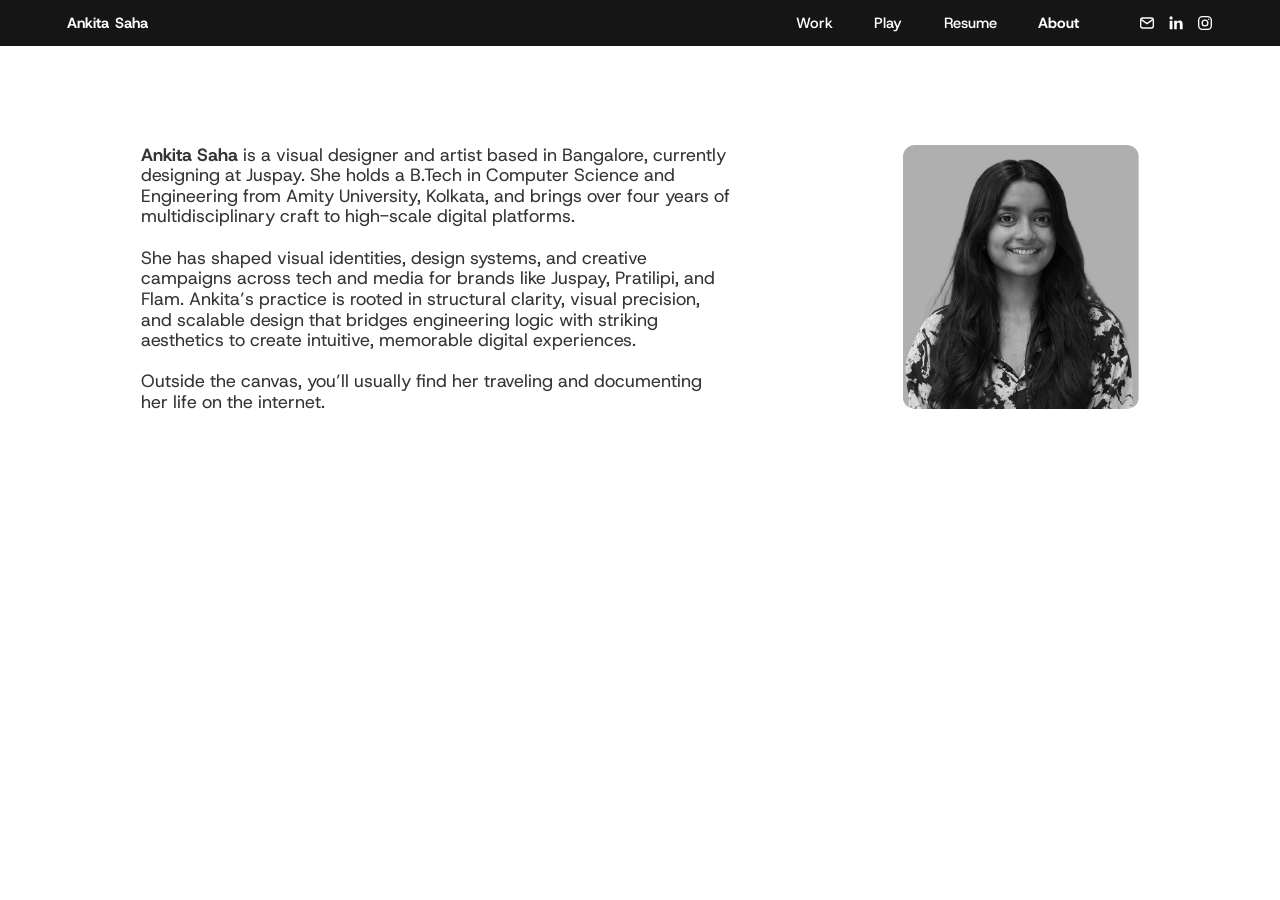
==== about.html @ f5437b6f "Initial Commit" ====
<!doctype html>
<html lang="en"><head><meta charset="utf-8">
<meta name="viewport" content="width=device-width, initial-scale=1, viewport-fit=cover">
<title>About — Ankita Saha</title>
<meta name="description" content="Ankita Saha — creative designer in Bangalore. Visual design systems, iconography, illustration and motion.">
<link rel="preconnect" href="https://fonts.googleapis.com"><link rel="preconnect" href="https://fonts.gstatic.com" crossorigin><link href="https://fonts.googleapis.com/css2?family=Host+Grotesk:ital,wght@0,400;0,500;0,600;0,700;1,400&family=Lateef:wght@400;600;700&family=Roboto:wght@400;500&display=swap" rel="stylesheet">
<link rel="stylesheet" href="style.css">
<style>:root{--texture:url("assets/texture.webp")}</style>
</head>
<body class="inner">
<header class="band"><nav class="nav wrap" aria-label="Main">
  <a class="name" href="index.html">Ankita Saha</a>
  <div class="right">
    <div class="links"><a href="index.html#work">Work</a><a href="play.html">Play</a><a href="assets/Ankita-Saha-Resume.pdf" target="_blank" rel="noopener" data-download="Ankita-Saha-Resume.pdf">Resume</a><a href="about.html" aria-current="page">About</a></div>
    <div class="social">
      <a href="https://mail.google.com/mail/?view=cm&fs=1&to=ankitasaha2310@gmail.com" target="_blank" rel="noopener" aria-label="Email Ankita"><svg viewBox="0 0 24 24" fill="none" stroke="currentColor" stroke-width="2" stroke-linejoin="round"><rect x="2.5" y="4.5" width="19" height="15" rx="3"/><path d="M3.5 7l8.5 6 8.5-6"/></svg></a>
      <a href="https://www.linkedin.com/in/ankita-saha-79141a1a3/" target="_blank" rel="noopener" aria-label="LinkedIn"><svg viewBox="0 0 24 24" fill="currentColor"><rect x="2.5" y="8.5" width="4.2" height="13" rx=".4"/><circle cx="4.6" cy="4.4" r="2.4"/><path d="M9.3 8.5h4v1.9c.6-1.1 2-2.2 4.1-2.2 4 0 4.6 2.6 4.6 5.9v7.4h-4.2v-6.6c0-1.6 0-3.6-2.2-3.6s-2.5 1.7-2.5 3.5v6.7H9.3z"/></svg></a>
      <a href="https://www.instagram.com/artsvetro/" target="_blank" rel="noopener" aria-label="Instagram"><svg viewBox="0 0 24 24" fill="none" stroke="currentColor" stroke-width="2"><rect x="2.5" y="2.5" width="19" height="19" rx="5.5"/><circle cx="12" cy="12" r="4.3"/><circle cx="17.6" cy="6.4" r="1.1" fill="currentColor" stroke="none"/></svg></a>
    </div>
  </div>
</nav></header>
<main class="wrap about">
  <div class="bio">
    <p><b>Ankita Saha</b> is a visual designer and artist based in Bangalore, currently designing at Juspay. She holds a B.Tech in Computer Science and Engineering from Amity University, Kolkata, and brings over four years of multidisciplinary craft to high-scale digital platforms.</p>
    <p>She has shaped visual identities, design systems, and creative campaigns across tech and media for brands like Juspay, Pratilipi, and Flam. Ankita’s practice is rooted in structural clarity, visual precision, and scalable design that bridges engineering logic with striking aesthetics to create intuitive, memorable digital experiences.</p>
    <p>Outside the canvas, you’ll usually find her traveling and documenting her life on the internet.</p>
  </div>
  <figure class="slot portrait" style="--ar:651/728;background:transparent" data-label="assets/about/portrait.webp  (651×728)"><img src="assets/about/portrait.webp" alt="Portrait of Ankita Saha" loading="lazy"></figure>
</main>
<script src="site.js"></script>
</body></html>
---- style.css ----
/* ===== Tokens (from Figma) ===== */
:root{
  --s: calc(min(100vw, 1728px) / 1728); /* 1 Figma px, scaled to the viewport */
  --ink:#353432; --ink-dark:#161515; --maroon:#551d1d; --cream:#f7f3c6;
  --olive:#7e9a2a; --page:#f6f9ee; --text:#202020; --muted:#757575;
  --slot:#ecece6; --slot-ink:#8a8a80;
  --f-nav:"Lao MN","Lateef",Georgia,serif;
  --f-display:"Lateef",Georgia,serif;
  --f-body:"Host Grotesk",system-ui,-apple-system,"Segoe UI",sans-serif;
  --f-roboto:"Roboto",system-ui,sans-serif;
  --gutter: calc(90 * var(--s));
}
*,*::before,*::after{box-sizing:border-box}
html,body{margin:0}
html{scroll-behavior:smooth}
body{font-family:var(--f-body);color:var(--ink);background:var(--page);-webkit-font-smoothing:antialiased}
img,video{display:block;max-width:100%}
a{color:inherit}
:focus-visible{outline:2px solid var(--olive);outline-offset:3px}
.band :focus-visible{outline-color:#fff}
@media (prefers-reduced-motion:reduce){*{transition:none!important;scroll-behavior:auto!important}}

/* paper texture overlay (image 35/36/39 in Figma: multiply @ 40%) */
body::after{content:"";position:fixed;inset:0;pointer-events:none;z-index:50;
  background-image:var(--texture);background-size:100% auto;mix-blend-mode:multiply;opacity:.4}

.wrap{width:calc(1548 * var(--s));margin-inline:auto}

/* ===== Nav ===== */
.nav{display:flex;justify-content:space-between;align-items:center;font-family:var(--f-nav);
  font-size:max(16px,calc(28.8 * var(--s)))}
.nav .name{font-weight:700;letter-spacing:.05em;text-decoration:none;white-space:nowrap}
.nav .right{display:flex;align-items:center;gap:calc(126 * var(--s))}
.nav .links{display:flex;gap:calc(81 * var(--s));letter-spacing:-.05em}
.nav .links a{text-decoration:none}
.nav .links a:hover{text-decoration:underline;text-underline-offset:.2em}
.nav .links a[aria-current="page"]{font-weight:700}
.nav .social{display:flex;gap:calc(21.6 * var(--s))}
.nav .social svg{width:max(18px,calc(27 * var(--s)));height:auto;display:block}
.band{position:sticky;top:0;z-index:40;background:var(--ink-dark);height:max(64px,calc(118 * var(--s)));display:flex;align-items:center;color:#fff}
.band-light{background:#fff;color:var(--ink-dark)}
.band-light :focus-visible{outline-color:var(--olive)}
#work{scroll-margin-top:max(64px,calc(118 * var(--s)))}

/* ===== Image / video slots ===== */
.slot{position:relative;aspect-ratio:var(--ar);background:var(--slot);overflow:hidden;margin:0}
.slot::before{content:attr(data-label);position:absolute;inset:0;display:grid;place-items:center;padding:12px;
  text-align:center;font:500 max(11px,calc(16 * var(--s)))/1.3 var(--f-body);color:var(--slot-ink)}
.slot>img,.slot>video{position:absolute;inset:0;width:100%;height:100%;object-fit:cover}
.slot.contain>img{object-fit:contain}

/* ===== Home ===== */
body.home{background:var(--ink-dark)}
.hero{position:relative;background:#fff;height:calc(650 * var(--s));color:var(--ink-dark)}
.hero-art{position:absolute;left:calc(1011 * var(--s));top:0;width:calc(612 * var(--s))}
.hero-copy{position:absolute;left:var(--gutter);top:calc(180 * var(--s));width:calc(900 * var(--s));z-index:1}
.hero h1{margin:0;font:700 max(40px,calc(110 * var(--s)))/1 var(--f-display);letter-spacing:-.05em;color:var(--maroon)}
.hero .meta{display:flex;justify-content:space-between;gap:40px;width:calc(774 * var(--s));margin-top:calc(89 * var(--s));
  font:400 max(17px,calc(36 * var(--s)))/1 var(--f-display);color:var(--ink)}
.hero .meta p{margin:0;white-space:nowrap}
.hero .meta .now{align-self:flex-end}
.work-grid{display:grid;grid-template-columns:1fr 1fr;column-gap:calc(45 * var(--s));row-gap:calc(69 * var(--s));
  padding:var(--gutter) 0 calc(160 * var(--s))}
.card{display:flex;flex-direction:column;gap:calc(28.8 * var(--s));text-decoration:none;color:#fff}
.card .slot{--ar:752/511;transition:transform .35s ease}
.card:hover .slot{transform:scale(1.015)}
.card span{font:400 max(18px,calc(36 * var(--s)))/1 var(--f-display)}

/* ===== Inner pages ===== */
.sheet{background:#fff;margin:calc(35 * var(--s));padding:calc(60 * var(--s)) calc(60 * var(--s)) calc(100 * var(--s));color:var(--text)}
.bleed{margin-inline:calc(-60 * var(--s))}
.cs-title{margin:0;text-align:center;font:700 max(30px,calc(74 * var(--s)))/1 var(--f-body);letter-spacing:-.013em}
.lede{margin:calc(65 * var(--s)) 0 0;font:400 max(15px,calc(24 * var(--s)))/1.2 var(--f-body);text-align:justify}
.lede.roboto{font-family:var(--f-roboto)}
.lede+.lede{margin-top:1.2em}
.sec{margin-top:calc(130 * var(--s))}
.sec-head{text-align:center;max-width:calc(1060 * var(--s));margin:0 auto calc(60 * var(--s))}
.sec-head h2,.split h2{margin:0;font:500 max(24px,calc(48 * var(--s)))/1.2 var(--f-body)}
.sec-head h2.xl{font-size:max(28px,calc(64 * var(--s)))}
.sec-head p,.split p{margin:calc(30 * var(--s)) 0 0;font:400 max(15px,calc(24 * var(--s)))/1.2 var(--f-body)}
.split{display:flex;justify-content:space-between;gap:40px;margin-bottom:calc(60 * var(--s))}
.split p{margin:0;width:calc(809 * var(--s));text-align:justify}
.split.narrow p{width:calc(629 * var(--s))}
.row{display:grid;gap:calc(30 * var(--s))}
.cols-2{grid-template-columns:repeat(2,1fr)}
.cols-3{grid-template-columns:repeat(3,1fr)}
.cols-4{grid-template-columns:repeat(4,1fr)}
.cols-6{grid-template-columns:repeat(6,1fr)}
.center-block{margin-inline:auto}
.caption{font:400 max(14px,calc(24 * var(--s)))/1.2 var(--f-body);margin-top:calc(16 * var(--s));text-align:center}

.style-card{background:transparent}
.style-card .txt{padding:calc(20 * var(--s)) 0 0;font-family:var(--f-roboto)}
.style-card b{display:block;font-weight:500;font-size:max(16px,calc(24 * var(--s)));margin-bottom:.4em}
.style-card small{display:block;font-size:max(13px,calc(20 * var(--s)));line-height:1.6}
.style-card small+small{color:var(--muted)}

.tile{background:#f4f4f2;display:flex;flex-direction:column}
.tile .slot{flex:1;background:transparent}
.tile .lbl{display:flex;justify-content:space-between;padding:0 calc(28 * var(--s)) calc(28 * var(--s));
  font:500 max(13px,calc(20 * var(--s)))/1.2 var(--f-body)}
.tile .lbl span+span{color:var(--muted)}

.tabs{display:flex;gap:10px;justify-content:center;margin-bottom:calc(40 * var(--s));flex-wrap:wrap}
.tabs button{font:500 max(13px,calc(20 * var(--s)))/1 var(--f-body);padding:.55em 1.2em;border-radius:999px;
  border:1.5px solid #202020;background:#fff;color:#202020;cursor:pointer}
.tabs button[aria-pressed="true"]{background:#202020;color:#fff}
.overlay-tabs{position:absolute;left:calc(50 * var(--s));bottom:calc(32 * var(--s));z-index:2;margin:0;justify-content:flex-start}
.overlay-cap{position:absolute;right:calc(50 * var(--s));bottom:calc(40 * var(--s));z-index:2;
  font:500 max(13px,calc(24 * var(--s)))/1 var(--f-body)}

.gray-panel{background:#f2f2f2;padding:calc(38 * var(--s))}
.char h3{margin:calc(40 * var(--s)) 0 calc(18 * var(--s));font:700 max(15px,calc(24 * var(--s)))/1.2 var(--f-body)}
.char p{margin:0;font:400 max(14px,calc(24 * var(--s)))/1.2 var(--f-body)}

/* ===== Play ===== */
.play{display:flex;flex-direction:column;gap:calc(33 * var(--s))}
.prow{display:flex;gap:calc(32 * var(--s));align-items:flex-start}
.prow>div{min-width:0}
.play .icon-row{display:flex;justify-content:space-between}
.play .icon-row figure{margin:0;width:calc(192 * var(--s))}
.play .icon-row figcaption{font:600 max(12px,calc(24 * var(--s)))/1.2 var(--f-body);letter-spacing:-.12em;
  color:#4c4c4c;text-align:center;margin-bottom:12px}

/* ===== About ===== */
.about{display:flex;justify-content:space-between;align-items:flex-start;padding:calc(133 * var(--s)) 0 calc(143 * var(--s))}
.about .bio{width:calc(854 * var(--s));font:400 max(16px,calc(24 * var(--s)))/1.16 var(--f-body)}
.about .bio p{margin:0 0 1.16em}
.about .slot{width:calc(484 * var(--s));--ar:484/507;margin-top:calc(-36 * var(--s));margin-right:calc(62 * var(--s));background:transparent}

/* ===== Resume ===== */
body.resume{background:var(--page)}
.cv{width:calc(1601 * var(--s));margin:0 auto;padding:calc(115 * var(--s)) 0 calc(115 * var(--s));color:#333230}
.cv h1{margin:0;font:700 max(36px,calc(86.5 * var(--s)))/1.33 var(--f-body);color:var(--ink)}
.cv .contact{margin:calc(40 * var(--s)) 0 0;padding-bottom:calc(18 * var(--s));border-bottom:1px solid #d9d9d2;
  font:700 max(14px,calc(34 * var(--s)))/1 var(--f-body);color:var(--ink)}
.cv .contact a{color:#5b86f2}
.cv h2{margin:calc(56 * var(--s)) 0 calc(32 * var(--s));font:700 max(22px,calc(43.3 * var(--s)))/1.33 var(--f-body);color:var(--maroon)}
.cv .job{margin-bottom:calc(44 * var(--s))}
.cv .job-head{display:flex;justify-content:space-between;align-items:baseline;gap:20px}
.cv h3{margin:0;font:700 max(17px,calc(34.6 * var(--s)))/1.33 var(--f-body);color:var(--ink);max-width:calc(962 * var(--s))}
.cv h3 em{font-style:normal;color:#6e8b0c}
.cv time{font:italic 400 max(14px,calc(28.8 * var(--s)))/1.33 var(--f-body);color:var(--muted);white-space:nowrap}
.cv ul{margin:calc(24 * var(--s)) 0 0;padding-left:1.4em;font:400 max(14px,calc(28.8 * var(--s)))/1.33 var(--f-body)}
.cv .skills{font:400 max(14px,calc(28.8 * var(--s)))/1.75 var(--f-body);margin:0}

/* ===== Mobile ===== */
@media (max-width:760px){
  .wrap{width:calc(100% - 40px)}
  .nav{flex-wrap:wrap;row-gap:10px}
  .nav .right{gap:18px;width:100%;justify-content:space-between}
  .nav .links{gap:18px}
  .band{height:auto;padding:14px 0}
  #work{scroll-margin-top:96px}
  .hero{height:auto;padding-bottom:40px;display:flex;flex-direction:column}
  .hero-copy{order:1}
  .hero-art{order:2}
  .hero-copy,.hero-art{position:static;width:auto}
  .hero-copy{margin:40px 20px 0}
  .hero-art{margin:32px 20px 0}
  .hero .meta{width:auto;flex-direction:column;gap:14px;margin-top:28px}
  .hero .meta .now{align-self:flex-start}
  .hero .meta p{white-space:normal}
  .work-grid,.cols-2,.cols-3,.cols-4{grid-template-columns:1fr}
  .work-grid{row-gap:40px;padding:48px 0}
  .cols-6{grid-template-columns:repeat(3,1fr)}
  .sheet{margin:12px;padding:28px 20px 60px}
  .bleed{margin-inline:-20px}
  .sec{margin-top:64px}
  .split{flex-direction:column;gap:14px}
  .split p,.split.narrow p{width:auto}
  .center-block{width:100%!important}
  .play{gap:14px}
  .prow{flex-direction:column;gap:14px}
  .prow>div{width:100%}
  .xgrid{grid-template-columns:1fr!important}
  .play .icon-row{flex-wrap:wrap;gap:14px}
  .play .icon-row figure{width:calc(50% - 7px)}
  .about{flex-direction:column;gap:32px;padding:40px 0 60px}
  .about .bio,.about .slot{width:100%;margin:0}
  .cv{width:calc(100% - 40px);padding:40px 0}
  .cv .job-head{flex-direction:column;gap:4px}
  .overlay-tabs{left:12px;bottom:12px}
  .overlay-cap{display:none}
}

.hero-img>img{object-position:center bottom}
.slot.contain.lib::before{background:#f4f4f2}
.sec svg{display:block;width:100%;height:auto}
.slot.loaded::before{content:none}
/* ===== Xyne ===== */
.xhero{position:relative;background:#fce8e7;border-radius:calc(40 * var(--s));aspect-ratio:1538/682;display:grid;place-items:center;overflow:hidden}
.xhero-icon{width:calc(540 * var(--s))}
.xhero .overlay-tabs button{background:rgba(255,255,255,.7);border-color:#202020}
.xhero .overlay-tabs button[aria-pressed="true"]{background:#202020;color:#fff}
.tile{background:#f4f4f2;border-radius:calc(24 * var(--s));overflow:hidden}
.tile .slot{margin:calc(40 * var(--s)) calc(40 * var(--s)) 0}
.char-tile{background:#f4f4f2;border-radius:calc(32 * var(--s));padding:calc(70 * var(--s));aspect-ratio:1/1;display:grid;place-items:center}
.char-tile .slot{width:100%}
.xanat{display:block;width:100%;height:auto}
.xlib{position:relative;border:4px solid #e6e6e8;border-radius:calc(40 * var(--s));padding:calc(48 * var(--s))}
.xlib-tabs{justify-content:flex-start;margin-bottom:10px}
.xlib-hint{margin:0 0 calc(30 * var(--s));font:400 max(13px,calc(18 * var(--s)))/1.3 var(--f-body);color:var(--muted)}
.xfam+.xfam{margin-top:calc(44 * var(--s))}
.xfam h3{margin:0 0 calc(18 * var(--s));font:600 max(15px,calc(22 * var(--s)))/1.2 var(--f-body)}
.xfam h3 span{color:var(--muted);font-weight:400;margin-left:.3em}
.xgrid-icons.all{display:grid;grid-template-columns:repeat(auto-fill,minmax(max(170px,calc(230 * var(--s))),1fr));gap:12px}
.xgrid-icons.one{display:grid;grid-template-columns:repeat(auto-fill,minmax(max(92px,calc(130 * var(--s))),1fr));gap:12px}
.xcard{background:#f6f6f7;border-radius:14px;padding:12px 12px 10px;display:flex;flex-direction:column;gap:6px}
.xcard>span,.xone span{font:500 max(12px,calc(15 * var(--s)))/1.2 var(--f-body);color:#4a4a4a;text-align:center}
.xtrio{display:flex;justify-content:space-between}
.xgrid-icons button{border:0;background:transparent;color:#202020;cursor:pointer;border-radius:10px;padding:8px;transition:background .15s,transform .15s}
.xgrid-icons button svg{display:block;width:max(32px,calc(44 * var(--s)));height:auto}
.xgrid-icons button:hover{background:#fff;transform:translateY(-1px)}
.xone{background:#f6f6f7!important;display:flex;flex-direction:column;align-items:center;gap:8px;padding:16px 8px 12px!important}
.xone:hover{background:#ececef!important}
.xlib-toast{position:sticky;bottom:20px;margin:16px auto 0;width:max-content;max-width:90%;background:#202020;color:#fff;border-radius:999px;padding:.6em 1.2em;
  font:500 14px/1.2 var(--f-body);opacity:0;transform:translateY(8px);transition:opacity .2s,transform .2s;pointer-events:none}
.xlib-toast.on{opacity:1;transform:none}
@media (max-width:760px){.xhero{aspect-ratio:4/3}.xhero-icon{width:60%}.char-tile{padding:24px}.xlib{padding:16px}}

/* ===== Round 2 overrides ===== */
:root{--pad:calc(190 * var(--s))}
/* compact dark menu bar everywhere */
.band{height:max(46px,calc(59 * var(--s)));background:var(--ink-dark);color:#fff}
.nav{font-size:max(14px,calc(20 * var(--s)))}
.nav .links{gap:calc(56 * var(--s))}
.nav .right{gap:calc(80 * var(--s))}
.nav .social{gap:calc(18 * var(--s))}
.nav .social svg{width:max(16px,calc(21 * var(--s)))}
#work{scroll-margin-top:max(46px,calc(59 * var(--s)))}
.hero-img>img{object-position:center 45%}
/* white inner pages with wider side padding */
body.inner{background:#fff}
.sheet{margin:0;padding:calc(60 * var(--s)) var(--pad) calc(100 * var(--s))}
.bleed{margin-inline:calc(-1 * var(--pad))}
.center-block{max-width:100%}
main.about.wrap{width:auto;padding-left:var(--pad);padding-right:var(--pad)}
.slot.rounded{border-radius:calc(30 * var(--s))}
/* next project */
.next-proj{display:flex;flex-direction:column;align-items:flex-end;gap:6px;margin-top:calc(140 * var(--s));margin-left:auto;width:max-content;max-width:100%;text-decoration:none;color:var(--text);text-align:right}
.np-label{font:500 max(12px,calc(18 * var(--s)))/1.2 var(--f-body);color:var(--muted);letter-spacing:.02em}
.np-title{display:inline-flex;align-items:center;gap:.4em;font:600 max(20px,calc(40 * var(--s)))/1.15 var(--f-body)}
.np-title svg{width:1em;height:1em;transition:transform .25s ease}
.next-proj:hover .np-title svg{transform:translateX(6px)}
.next-proj:hover .np-title{text-decoration:underline;text-underline-offset:.15em;text-decoration-thickness:2px}
/* xyne hero tabs: unselected = outline only */
.xhero .overlay-tabs button{background:transparent;color:#202020;border-color:#202020}
.xhero .overlay-tabs button[aria-pressed="true"]{background:#202020;color:#fff}
/* shared icon library */
.iconlib{position:relative}
.iconlib .tabs{justify-content:center;margin-bottom:calc(40 * var(--s))}
.lib-panel{background:#f5f5f6;border-radius:calc(32 * var(--s));padding:calc(56 * var(--s))}
.xlib-body{display:grid;grid-template-columns:repeat(auto-fill,minmax(max(44px,calc(84 * var(--s))),1fr));gap:calc(10 * var(--s))}
.xlib-body button{border:0;background:transparent;color:#202020;cursor:pointer;border-radius:12px;padding:calc(18 * var(--s));display:grid;place-items:center;transition:background .15s,transform .15s}
.xlib-body button svg{display:block;width:max(26px,calc(40 * var(--s)));height:auto}
.xlib-body button:hover{background:#fff;transform:translateY(-1px)}
@media (max-width:760px){:root{--pad:20px}.sheet{padding:28px 20px 60px}.next-proj{margin-top:56px}.nav .right{gap:14px}}
/* ===== Round 3 ===== */
.illus .slot{overflow:hidden}
.illus .slot>img{transform:scale(1.1)}
/* xyne hero: icon + bottom bar, no overlap */
.xhero{aspect-ratio:auto;display:flex;flex-direction:column;align-items:center;padding:calc(56 * var(--s)) calc(48 * var(--s)) calc(36 * var(--s));gap:calc(40 * var(--s))}
.xhero-icon{width:calc(460 * var(--s))}
.xhero-bar{width:100%;display:flex;justify-content:space-between;align-items:center;gap:16px;flex-wrap:wrap}
.xhero-bar .tabs{margin:0;justify-content:flex-start}
.xhero-bar .tabs button{background:transparent;color:#202020;border-color:#202020}
.xhero-bar .tabs button[aria-pressed="true"]{background:#202020;color:#fff}
.xhero-cap{font:500 max(13px,calc(22 * var(--s)))/1.2 var(--f-body)}
/* shared library */
.lib-body.one{display:grid;grid-template-columns:repeat(auto-fill,minmax(max(44px,calc(84 * var(--s))),1fr));gap:calc(10 * var(--s))}
.lib-body.all{display:grid;grid-template-columns:repeat(var(--per),1fr);gap:calc(16 * var(--s))}
.lgrp{display:grid;grid-template-columns:repeat(var(--n),1fr);background:#fff;border-radius:calc(16 * var(--s));padding:calc(6 * var(--s))}
.lib-body button{border:0;background:transparent;color:#202020;cursor:pointer;border-radius:12px;padding:calc(16 * var(--s));display:grid;place-items:center;transition:background .15s,transform .15s}
.lib-body button svg{display:block;width:max(24px,calc(38 * var(--s)));height:auto}
.lib-body.one button:hover{background:#fff;transform:translateY(-1px)}
.lib-body.all button:hover{background:#f2f2f3}
@media (max-width:760px){.lib-body.all{grid-template-columns:1fr}.xhero-icon{width:70%}}

.illus{column-gap:calc(90 * var(--s))!important;row-gap:calc(100 * var(--s))!important}
/* about: 6:4 text and image */
main.about.wrap{display:grid;grid-template-columns:6fr 4fr;gap:calc(110 * var(--s));align-items:start}
.about .bio{width:auto;max-width:none}
.about .slot{width:100%;margin:0}
@media (max-width:760px){main.about.wrap{grid-template-columns:1fr;gap:32px}}
.slot.loaded{background:transparent!important}
.hero-link{color:inherit;text-decoration:none}.hero-link:hover{text-decoration:underline;text-underline-offset:.15em}
/* nav font: Host Grotesk */
:root{--f-nav:"Host Grotesk",system-ui,-apple-system,"Segoe UI",sans-serif}
.nav .name{letter-spacing:.01em;font-weight:700}
.nav .links{letter-spacing:0}
.nav .links a{font-weight:500}
.nav .links a[aria-current="page"]{font-weight:700}
/* hero headline: semibold, more open tracking */
.hero h1{font-weight:600;letter-spacing:-0.01em}
/* about: text + photo per Figma (815 : 326, 230 gap) */
main.about.wrap{grid-template-columns:815fr 326fr;column-gap:calc(230 * var(--s));padding-top:calc(133 * var(--s))}
.about .bio{font-size:max(16px,calc(24 * var(--s)));line-height:1.16}
.about .slot.portrait{--ar:651/728;width:100%;margin:0;border-radius:calc(16 * var(--s))}
@media (max-width:760px){main.about.wrap{grid-template-columns:1fr}.about .slot.portrait{max-width:360px}}
/* resume: white page, neutral palette per Figma */
body.resume{background:#fff}
.cv{color:#161515}
.cv h1{color:#353432}
.cv .contact{color:#353432;border-bottom:1px solid rgba(53,52,50,.18)}
.cv .contact a{color:#5c84fc}
.cv h2{color:#161515}
.cv h3{color:#161515}
.cv h3 em{color:#797575}
.cv time{color:#161515}
.cv ul,.cv .skills{color:#161515}
/* resume per Figma "Design Resume" */
body.resume{background:#fff}
body.resume::after{display:none}
.cv{color:#161515}
.cv h1{color:#353432}
.cv .contact{color:#353432;border-bottom:1px solid #e2e2e2}
.cv .contact a{color:#5c84fc;text-decoration:underline;text-underline-offset:.15em}
.cv .contact a[href^="mailto"]{color:#353432!important;text-decoration:none}
.cv h2{color:#161515}
.cv h3{color:#161515}
.cv h3 em{color:#797575}
.cv time{color:#161515}
.cv ul,.cv .skills{color:#161515}
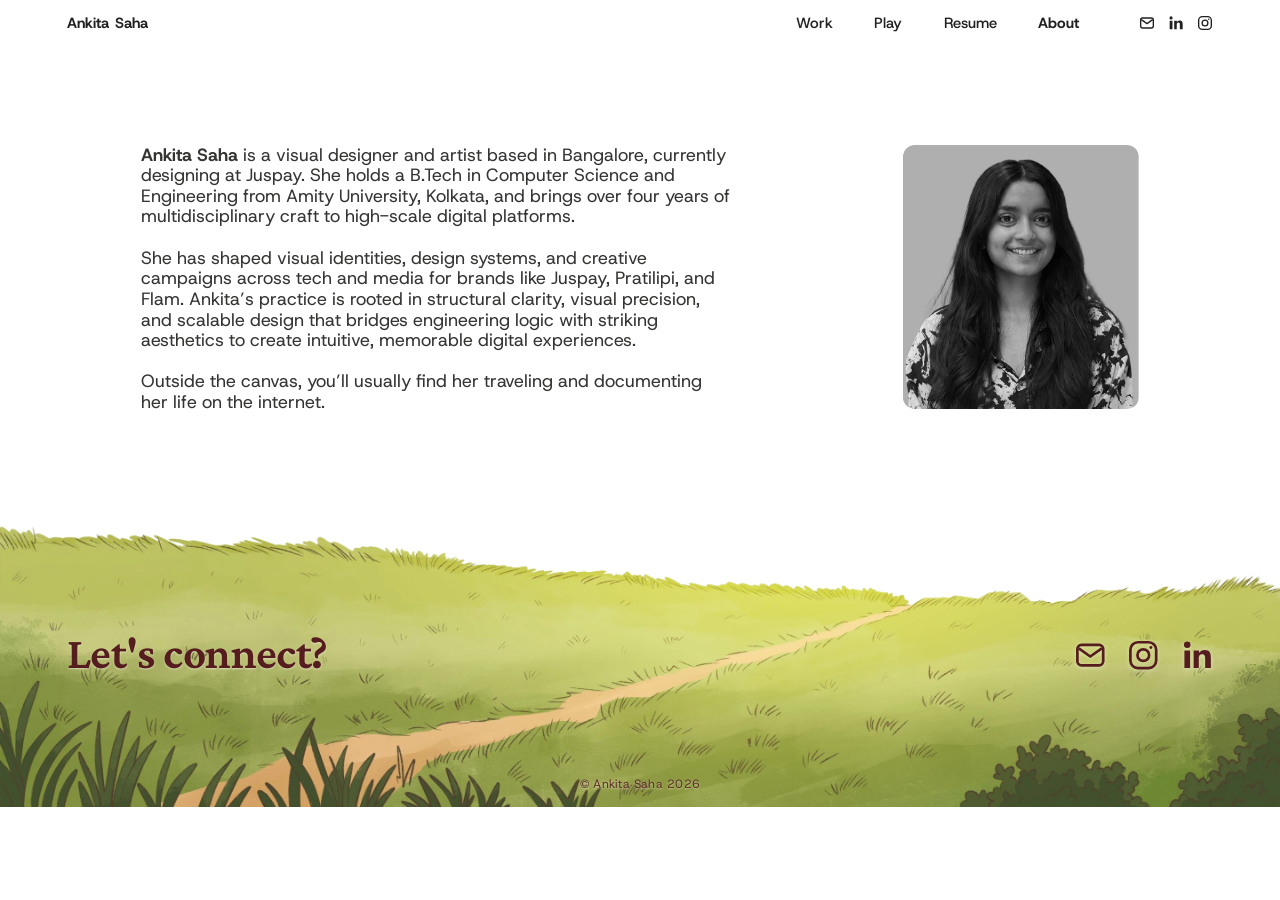
==== commit b01ba8dc: "feat: add botanical landscape footer and refine section spacing across site" ====
--- a/about.html
+++ b/about.html
@@ -10,7 +10,8 @@
 <body class="inner">
 <header class="band"><nav class="nav wrap" aria-label="Main">
   <a class="name" href="index.html">Ankita Saha</a>
-  <div class="right">
+  <button class="nav-toggle" type="button" aria-label="Open menu" aria-expanded="false" aria-controls="nav-menu"><span></span><span></span><span></span></button>
+  <div class="right" id="nav-menu">
     <div class="links"><a href="index.html#work">Work</a><a href="play.html">Play</a><a href="assets/Ankita-Saha-Resume.pdf" target="_blank" rel="noopener" data-download="Ankita-Saha-Resume.pdf">Resume</a><a href="about.html" aria-current="page">About</a></div>
     <div class="social">
       <a href="https://mail.google.com/mail/?view=cm&fs=1&to=ankitasaha2310@gmail.com" target="_blank" rel="noopener" aria-label="Email Ankita"><svg viewBox="0 0 24 24" fill="none" stroke="currentColor" stroke-width="2" stroke-linejoin="round"><rect x="2.5" y="4.5" width="19" height="15" rx="3"/><path d="M3.5 7l8.5 6 8.5-6"/></svg></a>
@@ -18,7 +19,7 @@
       <a href="https://www.instagram.com/artsvetro/" target="_blank" rel="noopener" aria-label="Instagram"><svg viewBox="0 0 24 24" fill="none" stroke="currentColor" stroke-width="2"><rect x="2.5" y="2.5" width="19" height="19" rx="5.5"/><circle cx="12" cy="12" r="4.3"/><circle cx="17.6" cy="6.4" r="1.1" fill="currentColor" stroke="none"/></svg></a>
     </div>
   </div>
-</nav></header>
+</nav><div class="nav-scrim"></div></header>
 <main class="wrap about">
   <div class="bio">
     <p><b>Ankita Saha</b> is a visual designer and artist based in Bangalore, currently designing at Juspay. She holds a B.Tech in Computer Science and Engineering from Amity University, Kolkata, and brings over four years of multidisciplinary craft to high-scale digital platforms.</p>
@@ -27,5 +28,28 @@
   </div>
   <figure class="slot portrait" style="--ar:651/728;background:transparent" data-label="assets/about/portrait.webp  (651×728)"><img src="assets/about/portrait.webp" alt="Portrait of Ankita Saha" loading="lazy"></figure>
 </main>
+<footer class="site-footer">
+  <div class="wrap footer-row">
+    <h2 class="footer-heading">Let's connect?</h2>
+    <div class="footer-social">
+      <a href="https://mail.google.com/mail/?view=cm&fs=1&to=ankitasaha2310@gmail.com" target="_blank" rel="noopener" aria-label="Email Ankita">
+        <svg viewBox="0 0 24 24" fill="none" stroke="currentColor" stroke-width="2" stroke-linejoin="round"><rect x="2.5" y="4.5" width="19" height="15" rx="3"/><path d="M3.5 7l8.5 6 8.5-6"/></svg>
+      </a>
+      <a href="https://www.instagram.com/artsvetro/" target="_blank" rel="noopener" aria-label="Instagram">
+        <svg viewBox="0 0 24 24" fill="none" stroke="currentColor" stroke-width="2"><rect x="2.5" y="2.5" width="19" height="19" rx="5.5"/><circle cx="12" cy="12" r="4.3"/><circle cx="17.6" cy="6.4" r="1.1" fill="currentColor" stroke="none"/></svg>
+      </a>
+      <a href="https://www.linkedin.com/in/ankita-saha-79141a1a3/" target="_blank" rel="noopener" aria-label="LinkedIn">
+        <svg viewBox="0 0 24 24" fill="currentColor"><rect x="2.5" y="8.5" width="4.2" height="13" rx=".4"/><circle cx="4.6" cy="4.4" r="2.4"/><path d="M9.3 8.5h4v1.9c.6-1.1 2-2.2 4.1-2.2 4 0 4.6 2.6 4.6 5.9v7.4h-4.2v-6.6c0-1.6 0-3.6-2.2-3.6s-2.5 1.7-2.5 3.5v6.7H9.3z"/></svg>
+      </a>
+    </div>
+  </div>
+  <div class="footer-copy">© Ankita Saha 2026</div>
+  <div class="footer-scene">
+    <picture>
+      <source srcset="assets/footer/footer.webp" type="image/webp">
+      <img src="assets/footer/footer.png" alt="Botanical landscape illustration with rolling hills and pathway" loading="lazy">
+    </picture>
+  </div>
+</footer>
 <script src="site.js"></script>
 </body></html>
--- a/style.css
+++ b/style.css
@@ -17,7 +17,7 @@
 img,video{display:block;max-width:100%}
 a{color:inherit}
 :focus-visible{outline:2px solid var(--olive);outline-offset:3px}
-.band :focus-visible{outline-color:#fff}
+.band :focus-visible{outline-color:var(--olive)}
 @media (prefers-reduced-motion:reduce){*{transition:none!important;scroll-behavior:auto!important}}
 
 /* paper texture overlay (image 35/36/39 in Figma: multiply @ 40%) */
@@ -37,8 +37,9 @@
 .nav .links a[aria-current="page"]{font-weight:700}
 .nav .social{display:flex;gap:calc(21.6 * var(--s))}
 .nav .social svg{width:max(18px,calc(27 * var(--s)));height:auto;display:block}
-.band{position:sticky;top:0;z-index:40;background:var(--ink-dark);height:max(64px,calc(118 * var(--s)));display:flex;align-items:center;color:#fff}
-.band-light{background:#fff;color:var(--ink-dark)}
+.band{position:sticky;top:0;z-index:40;background:#fff;height:max(64px,calc(118 * var(--s)));display:flex;align-items:center;color:var(--text);border-bottom:1px solid transparent;transition:border-bottom-color .2s ease}
+.band.is-scrolled{border-bottom-color:#e5e5e5}
+.band-light{background:#fff;color:var(--text)}
 .band-light :focus-visible{outline-color:var(--olive)}
 #work{scroll-margin-top:max(64px,calc(118 * var(--s)))}
 
@@ -50,24 +51,24 @@
 .slot.contain>img{object-fit:contain}
 
 /* ===== Home ===== */
-body.home{background:var(--ink-dark)}
+body.home{background:#fff}
 .hero{position:relative;background:#fff;height:calc(650 * var(--s));color:var(--ink-dark)}
 .hero-art{position:absolute;left:calc(1011 * var(--s));top:0;width:calc(612 * var(--s))}
-.hero-copy{position:absolute;left:var(--gutter);top:calc(180 * var(--s));width:calc(900 * var(--s));z-index:1}
-.hero h1{margin:0;font:700 max(40px,calc(110 * var(--s)))/1 var(--f-display);letter-spacing:-.05em;color:var(--maroon)}
-.hero .meta{display:flex;justify-content:space-between;gap:40px;width:calc(774 * var(--s));margin-top:calc(89 * var(--s));
-  font:400 max(17px,calc(36 * var(--s)))/1 var(--f-display);color:var(--ink)}
+.hero-copy{position:absolute;left:var(--gutter);top:calc(180 * var(--s));bottom:calc(36 * var(--s));width:calc(900 * var(--s));z-index:1;display:flex;flex-direction:column;justify-content:space-between}
+.hero h1{margin:0;font:600 max(28px,calc(70 * var(--s)))/1.08 var(--f-display);letter-spacing:-.01em;color:var(--maroon)}
+.hero .meta{display:flex;justify-content:space-between;gap:40px;width:100%;max-width:calc(900 * var(--s));margin-top:auto;
+  font:400 max(16px,calc(32 * var(--s)))/1.2 var(--f-display);color:var(--ink)}
 .hero .meta p{margin:0;white-space:nowrap}
 .hero .meta .now{align-self:flex-end}
 .work-grid{display:grid;grid-template-columns:1fr 1fr;column-gap:calc(45 * var(--s));row-gap:calc(69 * var(--s));
-  padding:var(--gutter) 0 calc(160 * var(--s))}
-.card{display:flex;flex-direction:column;gap:calc(28.8 * var(--s));text-decoration:none;color:#fff}
+  padding:var(--gutter) 0 calc(20 * var(--s))}
+.card{display:flex;flex-direction:column;gap:calc(28.8 * var(--s));text-decoration:none;color:var(--text)}
 .card .slot{--ar:752/511;transition:transform .35s ease}
 .card:hover .slot{transform:scale(1.015)}
 .card span{font:400 max(18px,calc(36 * var(--s)))/1 var(--f-display)}
 
 /* ===== Inner pages ===== */
-.sheet{background:#fff;margin:calc(35 * var(--s));padding:calc(60 * var(--s)) calc(60 * var(--s)) calc(100 * var(--s));color:var(--text)}
+.sheet{background:#fff;margin:calc(35 * var(--s));padding:calc(60 * var(--s)) calc(60 * var(--s)) calc(40 * var(--s));color:var(--text)}
 .bleed{margin-inline:calc(-60 * var(--s))}
 .cs-title{margin:0;text-align:center;font:700 max(30px,calc(74 * var(--s)))/1 var(--f-body);letter-spacing:-.013em}
 .lede{margin:calc(65 * var(--s)) 0 0;font:400 max(15px,calc(24 * var(--s)))/1.2 var(--f-body);text-align:justify}
@@ -123,7 +124,7 @@
   color:#4c4c4c;text-align:center;margin-bottom:12px}
 
 /* ===== About ===== */
-.about{display:flex;justify-content:space-between;align-items:flex-start;padding:calc(133 * var(--s)) 0 calc(143 * var(--s))}
+.about{display:flex;justify-content:space-between;align-items:flex-start;padding:calc(133 * var(--s)) 0 calc(40 * var(--s))}
 .about .bio{width:calc(854 * var(--s));font:400 max(16px,calc(24 * var(--s)))/1.16 var(--f-body)}
 .about .bio p{margin:0 0 1.16em}
 .about .slot{width:calc(484 * var(--s));--ar:484/507;margin-top:calc(-36 * var(--s));margin-right:calc(62 * var(--s));background:transparent}
@@ -147,8 +148,6 @@
 /* ===== Mobile ===== */
 @media (max-width:760px){
   .wrap{width:calc(100% - 40px)}
-  .nav{flex-wrap:wrap;row-gap:10px}
-  .nav .right{gap:18px;width:100%;justify-content:space-between}
   .nav .links{gap:18px}
   .band{height:auto;padding:14px 0}
   #work{scroll-margin-top:96px}
@@ -157,14 +156,15 @@
   .hero-art{order:2}
   .hero-copy,.hero-art{position:static;width:auto}
   .hero-copy{margin:40px 20px 0}
+  .hero h1{font-size:clamp(30px,7.5vw,40px);line-height:1.1}
   .hero-art{margin:32px 20px 0}
   .hero .meta{width:auto;flex-direction:column;gap:14px;margin-top:28px}
   .hero .meta .now{align-self:flex-start}
   .hero .meta p{white-space:normal}
   .work-grid,.cols-2,.cols-3,.cols-4{grid-template-columns:1fr}
-  .work-grid{row-gap:40px;padding:48px 0}
+  .work-grid{row-gap:40px;padding:48px 0 16px}
   .cols-6{grid-template-columns:repeat(3,1fr)}
-  .sheet{margin:12px;padding:28px 20px 60px}
+  .sheet{margin:12px;padding:28px 20px 24px}
   .bleed{margin-inline:-20px}
   .sec{margin-top:64px}
   .split{flex-direction:column;gap:14px}
@@ -176,7 +176,7 @@
   .xgrid{grid-template-columns:1fr!important}
   .play .icon-row{flex-wrap:wrap;gap:14px}
   .play .icon-row figure{width:calc(50% - 7px)}
-  .about{flex-direction:column;gap:32px;padding:40px 0 60px}
+  .about{flex-direction:column;gap:32px;padding:40px 0 24px}
   .about .bio,.about .slot{width:100%;margin:0}
   .cv{width:calc(100% - 40px);padding:40px 0}
   .cv .job-head{flex-direction:column;gap:4px}
@@ -221,8 +221,8 @@
 
 /* ===== Round 2 overrides ===== */
 :root{--pad:calc(190 * var(--s))}
-/* compact dark menu bar everywhere */
-.band{height:max(46px,calc(59 * var(--s)));background:var(--ink-dark);color:#fff}
+/* compact white menu bar everywhere */
+.band{height:max(46px,calc(59 * var(--s)));background:#fff;color:var(--text)}
 .nav{font-size:max(14px,calc(20 * var(--s)))}
 .nav .links{gap:calc(56 * var(--s))}
 .nav .right{gap:calc(80 * var(--s))}
@@ -232,7 +232,7 @@
 .hero-img>img{object-position:center 45%}
 /* white inner pages with wider side padding */
 body.inner{background:#fff}
-.sheet{margin:0;padding:calc(60 * var(--s)) var(--pad) calc(100 * var(--s))}
+.sheet{margin:0;padding:calc(60 * var(--s)) var(--pad) calc(40 * var(--s))}
 .bleed{margin-inline:calc(-1 * var(--pad))}
 .center-block{max-width:100%}
 main.about.wrap{width:auto;padding-left:var(--pad);padding-right:var(--pad)}
@@ -322,3 +322,130 @@
 .cv h3 em{color:#797575}
 .cv time{color:#161515}
 .cv ul,.cv .skills{color:#161515}
+
+/* ===== Round 4: fluid hero + prev/next project nav ===== */
+/* Hero now lives in a centred container that matches the work-grid width,
+   so the art and the copy stay locked to the same edges at any window size
+   instead of sitting at a fixed pixel offset once past the 1728px cap. */
+.hero{height:auto;min-height:calc(650 * var(--s));display:flex;align-items:stretch}
+.hero-inner{position:relative;width:calc(1548 * var(--s));margin-inline:auto;
+  display:grid;grid-template-columns:minmax(0,900fr) minmax(0,648fr);column-gap:calc(21 * var(--s));align-items:stretch}
+.hero-copy{position:static;left:auto;top:auto;bottom:auto;width:auto;
+  padding:calc(180 * var(--s)) 0 calc(36 * var(--s));gap:calc(40 * var(--s))}
+.hero-art{position:static;left:auto;top:auto;align-self:start;margin-left:auto;width:94.44%;max-width:calc(612 * var(--s))}
+.hero h1{max-width:100%}
+.hero .meta{width:100%;max-width:none;margin-top:0;flex-wrap:wrap;column-gap:calc(40 * var(--s));row-gap:.5em}
+.hero .meta p{white-space:normal}
+
+/* prev / next project footer nav */
+.proj-nav{display:flex;justify-content:space-between;align-items:flex-start;gap:calc(48 * var(--s));margin-top:calc(140 * var(--s))}
+.proj-nav>a{flex:0 1 auto;max-width:calc(50% - calc(24 * var(--s)));margin-top:0}
+.prev-proj{display:flex;flex-direction:column;align-items:flex-start;gap:6px;text-decoration:none;color:var(--text);text-align:left}
+.prev-proj:hover .np-title{text-decoration:underline;text-underline-offset:.15em;text-decoration-thickness:2px}
+.prev-proj:hover .np-title svg{transform:translateX(-6px)}
+@media (max-width:760px){
+  .hero{display:block;min-height:0}
+  .hero-inner{width:calc(100% - 40px);display:flex;flex-direction:column}
+  .hero-copy{margin:0;padding:40px 0 0;gap:24px}
+  .hero-art{margin:32px 0 0;width:100%;max-width:none}
+  .hero .meta{row-gap:14px;column-gap:14px}
+  .proj-nav{flex-direction:column;align-items:stretch;gap:28px;margin-top:56px}
+  .proj-nav>a{max-width:100%}
+  .next-proj{align-items:flex-start;text-align:left;margin-left:0;width:auto}
+  .prev-proj{width:auto}
+}
+/* arrows flow with the text so they stay on the first/last line when a title wraps */
+.np-title{display:block}
+.np-title svg{display:inline-block;width:1em;height:1em;vertical-align:-.1em}
+.next-proj .np-title svg{margin-left:.3em}
+.prev-proj .np-title svg{margin-right:.3em}
+
+/* ===== Round 5: hero copy block, larger headline, mobile nav drawer ===== */
+/* Headline and the two meta lines read as one group, the meta sitting a little
+   down the hero rather than pinned to its bottom edge. The copy column is sized
+   to the headline's longest line (max-content), so the meta row spans exactly
+   the headline's width and "Designing Juspay" ends where the headline ends. */
+.hero-copy{justify-content:flex-start;gap:calc(96 * var(--s));
+  padding:calc(150 * var(--s)) 0 calc(36 * var(--s))}
+@media (min-width:761px){
+  /* max-content keeps the column exactly as wide as the headline's longest line;
+     on phones the copy stays a plain stacked column so nothing can overflow */
+  .hero-copy{display:grid;grid-template-columns:max-content;align-content:start;justify-items:start}
+  .hero .meta{width:100%}
+  .hero-art{width:89.72%;max-width:calc(581 * var(--s))}   /* 5% smaller than the Figma 612 */
+}
+.hero h1{font-size:max(32px,calc(84 * var(--s)))}
+
+/* --- mobile nav: hamburger + side drawer --- */
+.nav-toggle{display:none;background:none;border:0;padding:10px;margin:-10px -6px -10px 0;cursor:pointer;
+  color:inherit;flex-direction:column;justify-content:center;gap:5px;width:44px;height:44px}
+.nav-toggle span{display:block;width:22px;height:2px;background:currentColor;border-radius:2px;
+  transition:transform .25s ease,opacity .2s ease}
+.nav-scrim{display:none}
+@media (max-width:760px){
+  .nav{position:relative}
+  .nav-toggle{display:flex;position:relative;z-index:46}
+  body.nav-open .nav-toggle span:nth-child(1){transform:translateY(7px) rotate(45deg)}
+  body.nav-open .nav-toggle span:nth-child(2){opacity:0}
+  body.nav-open .nav-toggle span:nth-child(3){transform:translateY(-7px) rotate(-45deg)}
+
+  /* the menu itself becomes a panel that slides in from the right edge */
+  .nav .right{position:fixed;top:0;right:0;z-index:45;height:100dvh;width:min(76vw,300px);
+    background:#fff;color:var(--text);flex-direction:column;align-items:flex-start;justify-content:flex-start;
+    gap:32px;padding:calc(max(64px,118 * var(--s)) + 24px) 28px 32px;border-left:1px solid #e5e5e5;
+    transform:translateX(100%);transition:transform .3s ease;overflow-y:auto;
+    box-shadow:-12px 0 32px rgba(0,0,0,.12);visibility:hidden}
+  .band-light .right{background:#fff;color:var(--text)}
+  body.nav-open .nav .right{transform:none;visibility:visible}
+  .nav .links{flex-direction:column;align-items:flex-start;gap:22px;font-size:20px;letter-spacing:0}
+  .nav .social{gap:22px}
+  .nav .social svg{width:22px}
+
+  .nav-scrim{display:block;position:fixed;inset:0;z-index:42;background:rgba(0,0,0,.5);
+    opacity:0;pointer-events:none;transition:opacity .3s ease}
+  body.nav-open .nav-scrim{opacity:1;pointer-events:auto}
+  body.nav-open{overflow:hidden}
+}
+
+/* --- other small-screen fixes --- */
+@media (max-width:760px){
+  /* justified copy opens up rivers of whitespace at this measure */
+  .lede,.split p{text-align:left}
+  .hero h1{font-size:clamp(32px,8.5vw,46px)}
+  .hero-copy{padding:36px 0 0;gap:18px}
+  /* let the illustration size to its own height instead of sitting in a
+     letterboxed 612x637 box with dead space above and below */
+  .hero-art .slot{aspect-ratio:auto}
+  .hero-art .slot>img{position:static;width:100%;height:auto}
+  .cs-title{font-size:clamp(26px,7vw,34px)}
+  .proj-nav .np-title{font-size:clamp(18px,5.2vw,24px)}
+  .tabs{gap:8px}
+  .tabs button{padding:.5em 1em}
+}
+
+/* --- Juspay thumbnail cards --- */
+.thumb-label{text-align:center;font:500 max(15px,calc(24 * var(--s)))/1.2 var(--f-body);margin-bottom:calc(40 * var(--s))}
+/* The After export is fractionally narrower than the Before export, so it is
+   sized by width rather than by column to keep both cards exactly the same
+   height. 1505/1344 vs 1450/1344 gives 96.34%. */
+.thumb-after{width:96.34%;margin-inline:auto}
+
+/* ===== Site Footer ===== */
+.site-footer{position:relative;width:100%;margin-top:calc(-120 * var(--s));background:transparent;overflow:hidden}
+.footer-row{position:absolute;top:65%;transform:translateY(-50%);left:0;right:0;z-index:5;display:flex;justify-content:space-between;align-items:center}
+.footer-heading{margin:0;font-family:var(--f-display);font-size:max(36px,calc(76 * var(--s)));font-weight:600;color:var(--maroon);line-height:1;letter-spacing:-.01em;text-shadow:0 1px 2px rgba(255,255,255,.5);display:inline-flex;align-items:center}
+.footer-social{display:flex;align-items:center;gap:calc(28 * var(--s))}
+.footer-social a{display:inline-flex;align-items:center;justify-content:center;color:var(--maroon);text-decoration:none;padding:6px;margin:-6px;transition:transform .2s ease,opacity .2s ease;filter:drop-shadow(0 1px 2px rgba(255,255,255,.5))}
+.footer-social a:hover{transform:translateY(-2px);opacity:.8}
+.footer-social svg{width:max(28px,calc(44 * var(--s)));height:max(28px,calc(44 * var(--s)));display:block}
+.footer-copy{position:absolute;bottom:calc(20 * var(--s));left:0;right:0;z-index:5;text-align:center;font-family:var(--f-body);font-size:max(12px,calc(16 * var(--s)));font-weight:400;color:var(--maroon);letter-spacing:.02em;opacity:.85;text-shadow:0 1px 2px rgba(255,255,255,.6)}
+.footer-scene{width:100%;line-height:0}
+.footer-scene img{width:100%;height:auto;display:block;pointer-events:none}
+@media (max-width:760px){
+  .site-footer{margin-top:-30px}
+  .footer-row{top:62%}
+  .footer-heading{font-size:32px}
+  .footer-social{gap:16px}
+  .footer-social svg{width:24px;height:24px}
+  .footer-copy{bottom:12px;font-size:11px}
+}
